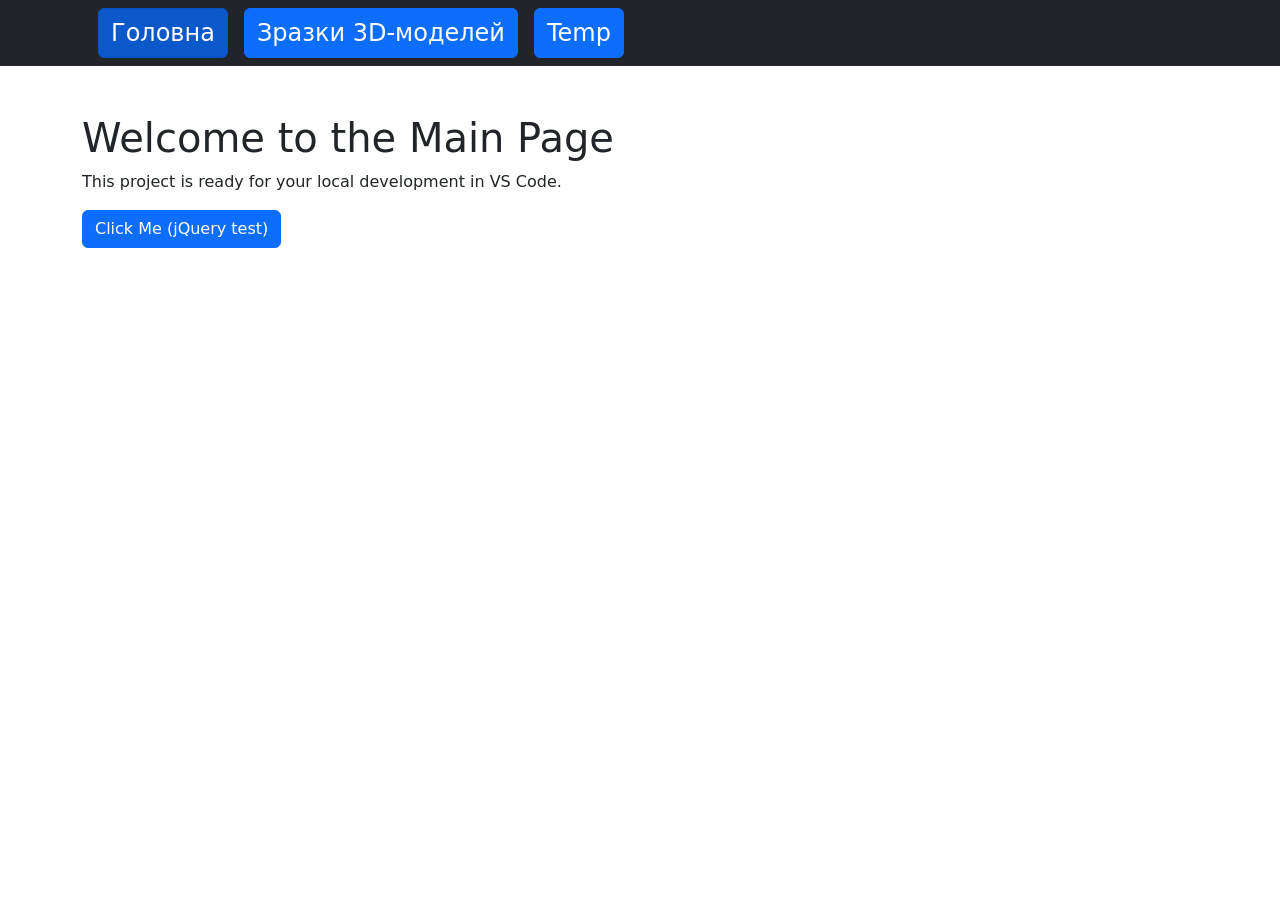
==== index.html @ b511f407 "before adding indicator" ====
<!DOCTYPE html>
<html lang="en">
<head>
    <meta charset="UTF-8">
    <meta name="viewport" content="width=device-width, initial-scale=1.0">
    <title>Головна</title>
    <link rel="stylesheet" href="css/bootstrap.min.css">
    <link rel="stylesheet" href="css/style.css">
</head>
<body>
    <div id="header-placeholder"></div>

    <div class="container mt-5">
        <h1>Welcome to the Main Page</h1>
        <p>This project is ready for your local development in VS Code.</p>
        <button id="clickMeBtn" class="btn btn-primary">Click Me (jQuery test)</button>
    </div>

    <script src="js/jquery.min.js"></script>
    <script src="js/bootstrap.bundle.min.js"></script>
    <script src="js/script.js"></script>
</body>
</html>
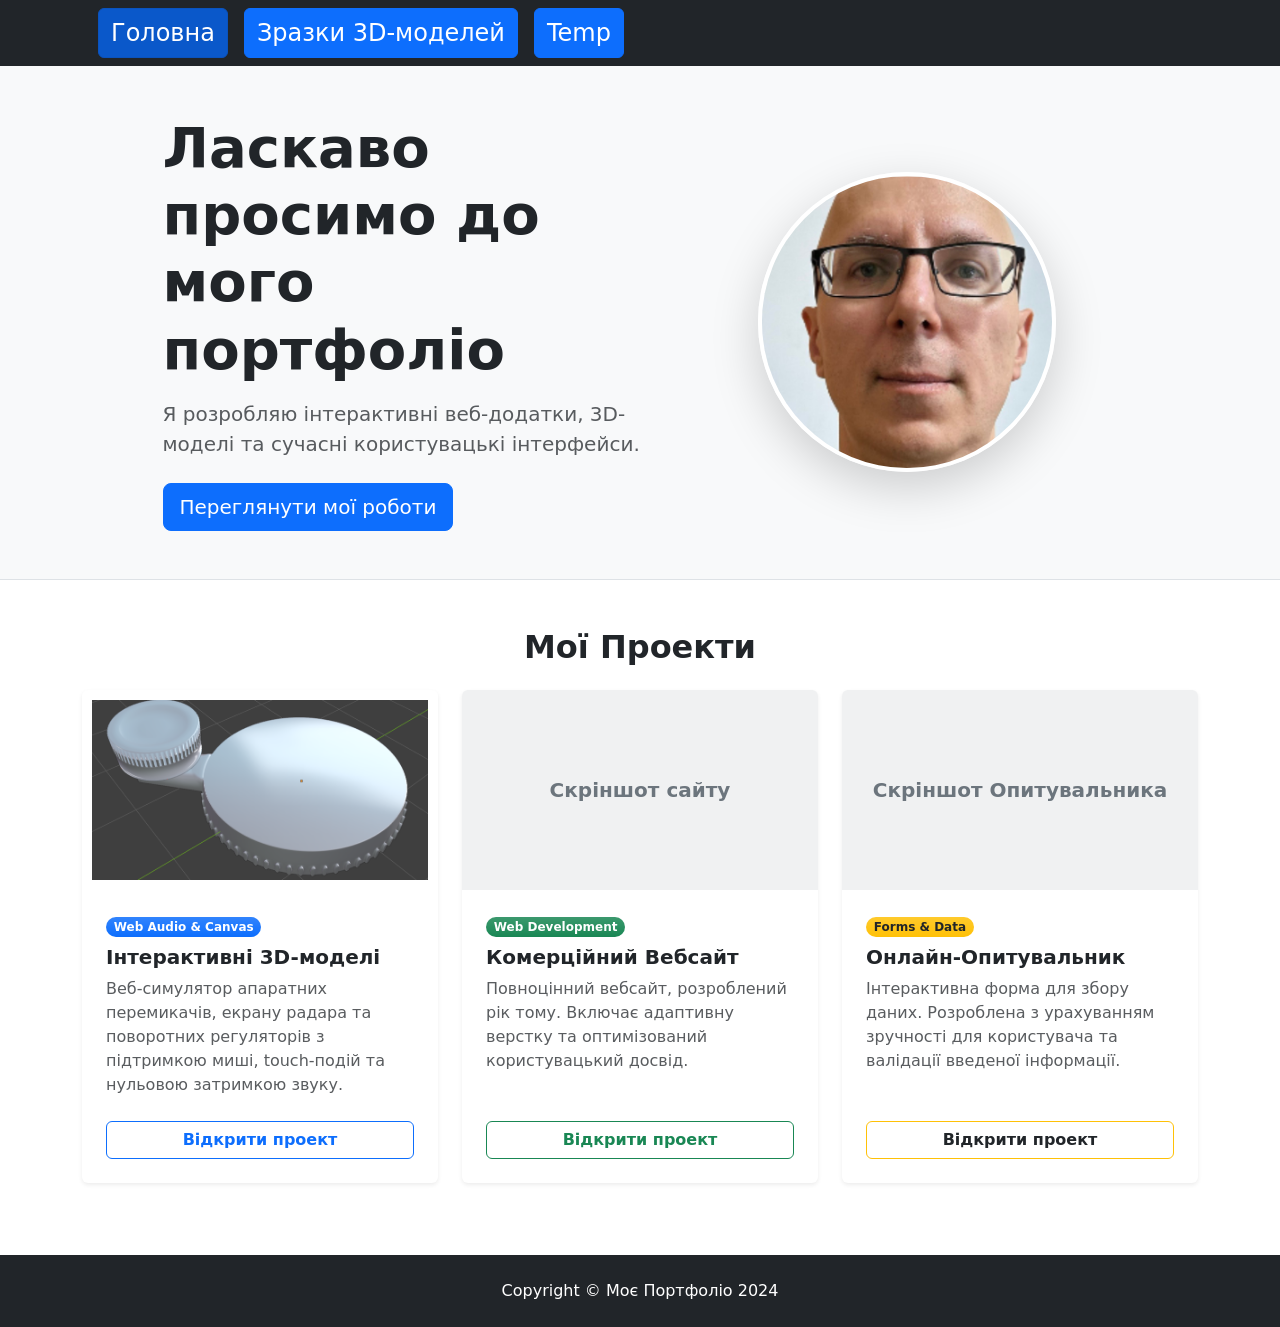
==== commit d5ac2dfa: "fixed js mistake (for missing 3D objects)" ====
--- a/index.html
+++ b/index.html
@@ -1,23 +1,106 @@
 <!DOCTYPE html>
-<html lang="en">
+<html lang="uk">
+
 <head>
     <meta charset="UTF-8">
     <meta name="viewport" content="width=device-width, initial-scale=1.0">
-    <title>Головна</title>
+    <title>Моє Портфоліо | Головна</title>
     <link rel="stylesheet" href="css/bootstrap.min.css">
     <link rel="stylesheet" href="css/style.css">
 </head>
+
 <body>
     <div id="header-placeholder"></div>
 
-    <div class="container mt-5">
-        <h1>Welcome to the Main Page</h1>
-        <p>This project is ready for your local development in VS Code.</p>
-        <button id="clickMeBtn" class="btn btn-primary">Click Me (jQuery test)</button>
-    </div>
+    <header class="py-5 bg-light border-bottom mb-5">
+        <div class="container px-5">
+            <div class="row align-items-center justify-content-center">
+                
+                <div class="col-lg-6 text-center text-lg-start mb-4 mb-lg-0">
+                    <h1 class="display-4 fw-bolder mb-3">Ласкаво просимо до мого портфоліо</h1>
+                    <p class="lead fw-normal text-muted mb-4">Я розробляю інтерактивні веб-додатки, 3D-моделі та сучасні користувацькі інтерфейси.</p>
+                    <a class="btn btn-primary btn-lg" href="#projects">Переглянути мої роботи</a>
+                </div>
+
+                <div class="col-lg-5 text-center">
+                    <img src="img/my_photo.jpg" alt="Моє фото" class="img-fluid rounded-circle shadow-lg border border-4 border-white" style="max-width: 300px; height: 300px; object-fit: cover;">
+                </div>
+
+            </div>
+        </div>
+    </header>
+
+    <section class="container mb-5" id="projects">
+        <h2 class="fw-bolder mb-4 text-center">Мої Проекти</h2>
+
+        <div class="row gx-4 justify-content-center">
+
+            <div class="col-lg-4 col-md-6 mb-4">
+                <div class="card h-100 shadow-sm border-0 hover-zoom">
+                    <img class="card-img-top" src="img/rotator_3d.png" alt="3D Models Preview"
+                        style="object-fit: cover; height: 200px; padding: 10px;">
+                    <div class="card-body p-4">
+                        <div class="badge bg-primary bg-gradient rounded-pill mb-2">Web Audio & Canvas</div>
+                        <h5 class="card-title fw-bold">Інтерактивні 3D-моделі</h5>
+                        <p class="card-text text-muted">Веб-симулятор апаратних перемикачів, екрану радара та поворотних
+                            регуляторів з підтримкою миші, touch-подій та нульовою затримкою звуку.</p>
+                    </div>
+                    <div class="card-footer p-4 pt-0 bg-transparent border-top-0 text-center">
+                        <a class="btn btn-outline-primary w-100 fw-bold" href="3d.html">Відкрити проект</a>
+                    </div>
+                </div>
+            </div>
+
+            <div class="col-lg-4 col-md-6 mb-4">
+                <div class="card h-100 shadow-sm border-0 hover-zoom">
+                    <div class="bg-secondary bg-opacity-10 rounded-top d-flex align-items-center justify-content-center"
+                        style="height: 200px;">
+                        <span class="text-secondary fw-bold fs-5">Скріншот сайту</span>
+                    </div>
+                    <div class="card-body p-4">
+                        <div class="badge bg-success bg-gradient rounded-pill mb-2">Web Development</div>
+                        <h5 class="card-title fw-bold">Комерційний Вебсайт</h5>
+                        <p class="card-text text-muted">Повноцінний вебсайт, розроблений рік тому. Включає адаптивну
+                            верстку та оптимізований користувацький досвід.</p>
+                    </div>
+                    <div class="card-footer p-4 pt-0 bg-transparent border-top-0 text-center">
+                        <a class="btn btn-outline-success w-100 fw-bold" href="https://your-old-website-link.com"
+                            target="_blank">Відкрити проект</a>
+                    </div>
+                </div>
+            </div>
+
+            <div class="col-lg-4 col-md-6 mb-4">
+                <div class="card h-100 shadow-sm border-0 hover-zoom">
+                    <div class="bg-secondary bg-opacity-10 rounded-top d-flex align-items-center justify-content-center"
+                        style="height: 200px;">
+                        <span class="text-secondary fw-bold fs-5">Скріншот Опитувальника</span>
+                    </div>
+                    <div class="card-body p-4">
+                        <div class="badge bg-warning text-dark bg-gradient rounded-pill mb-2">Forms & Data</div>
+                        <h5 class="card-title fw-bold">Онлайн-Опитувальник</h5>
+                        <p class="card-text text-muted">Інтерактивна форма для збору даних. Розроблена з урахуванням
+                            зручності для користувача та валідації введеної інформації.</p>
+                    </div>
+                    <div class="card-footer p-4 pt-0 bg-transparent border-top-0 text-center">
+                        <a class="btn btn-outline-warning text-dark w-100 fw-bold"
+                            href="https://your-questionnaire-link.com" target="_blank">Відкрити проект</a>
+                    </div>
+                </div>
+            </div>
+
+        </div>
+    </section>
+
+    <footer class="py-4 bg-dark mt-auto">
+        <div class="container px-5">
+            <p class="m-0 text-center text-white">Copyright &copy; Моє Портфоліо 2024</p>
+        </div>
+    </footer>
 
     <script src="js/jquery.min.js"></script>
     <script src="js/bootstrap.bundle.min.js"></script>
     <script src="js/script.js"></script>
 </body>
+
 </html>
--- a/css/style.css
+++ b/css/style.css
@@ -0,0 +1,76 @@
+/* 1. The container acts as the anchor point */
+.ppi-container {
+    position: relative;
+    display: inline-block;
+    /* Keeps the container tightly wrapped around the image */
+    width: 100%;
+}
+
+/* 2. The background image */
+.ppi-bg {
+    display: block;
+    width: 100%;
+    height: auto;
+}
+
+/* 3. The canvas is stretched to perfectly cover the container */
+.ppi-canvas {
+    position: absolute;
+    top: 0;
+    left: 0;
+    width: 100%;
+    height: 100%;
+    /* This allows mouse clicks to pass right through the canvas if you need to click the image below */
+    pointer-events: none;
+}
+/* 1. The container acts as the anchor point */
+
+
+/* 2. The rotator */
+/* Застосовуємо до самого контейнера, а не до зображення */
+#model1-btn {
+    touch-action: none; 
+    cursor: grab;
+    display: inline-block; 
+}
+
+#model1-btn img {
+    transform-origin: 50% 50%; 
+    user-select: none; 
+    -webkit-user-drag: none;
+    /* REMOVED pointer-events: none; from here! */
+}
+
+#model1-btn.dragging {
+    cursor: grabbing !important;
+}
+/* 2. The rotator */
+
+
+/* Smoothly scales the image up and enhances the shadow on hover */
+.hover-zoom {
+    transition: transform 0.3s ease-in-out, box-shadow 0.3s ease-in-out;
+    /* Optional: changes cursor so the user knows they are interacting with it */
+    cursor: crosshair; 
+}
+
+.hover-zoom:hover {
+    transform: scale(1.05); /* Increases size by 5% */
+    box-shadow: 0 10px 20px rgba(0,0,0,0.2) !important; /* Deepens the shadow */
+}
+
+
+/* Smoothly scales the element up and enhances the shadow on hover */
+.hover-zoom {
+    transition: transform 0.3s ease-in-out, box-shadow 0.3s ease-in-out;
+}
+
+.hover-zoom:hover {
+    transform: translateY(-5px) scale(1.02); /* Lifts the card up slightly instead of just zooming */
+    box-shadow: 0 15px 25px rgba(0,0,0,0.15) !important;
+}
+
+/* We only want the crosshair on images inside the 3d page, not on these portfolio cards */
+.hover-zoom img {
+    cursor: crosshair;
+}
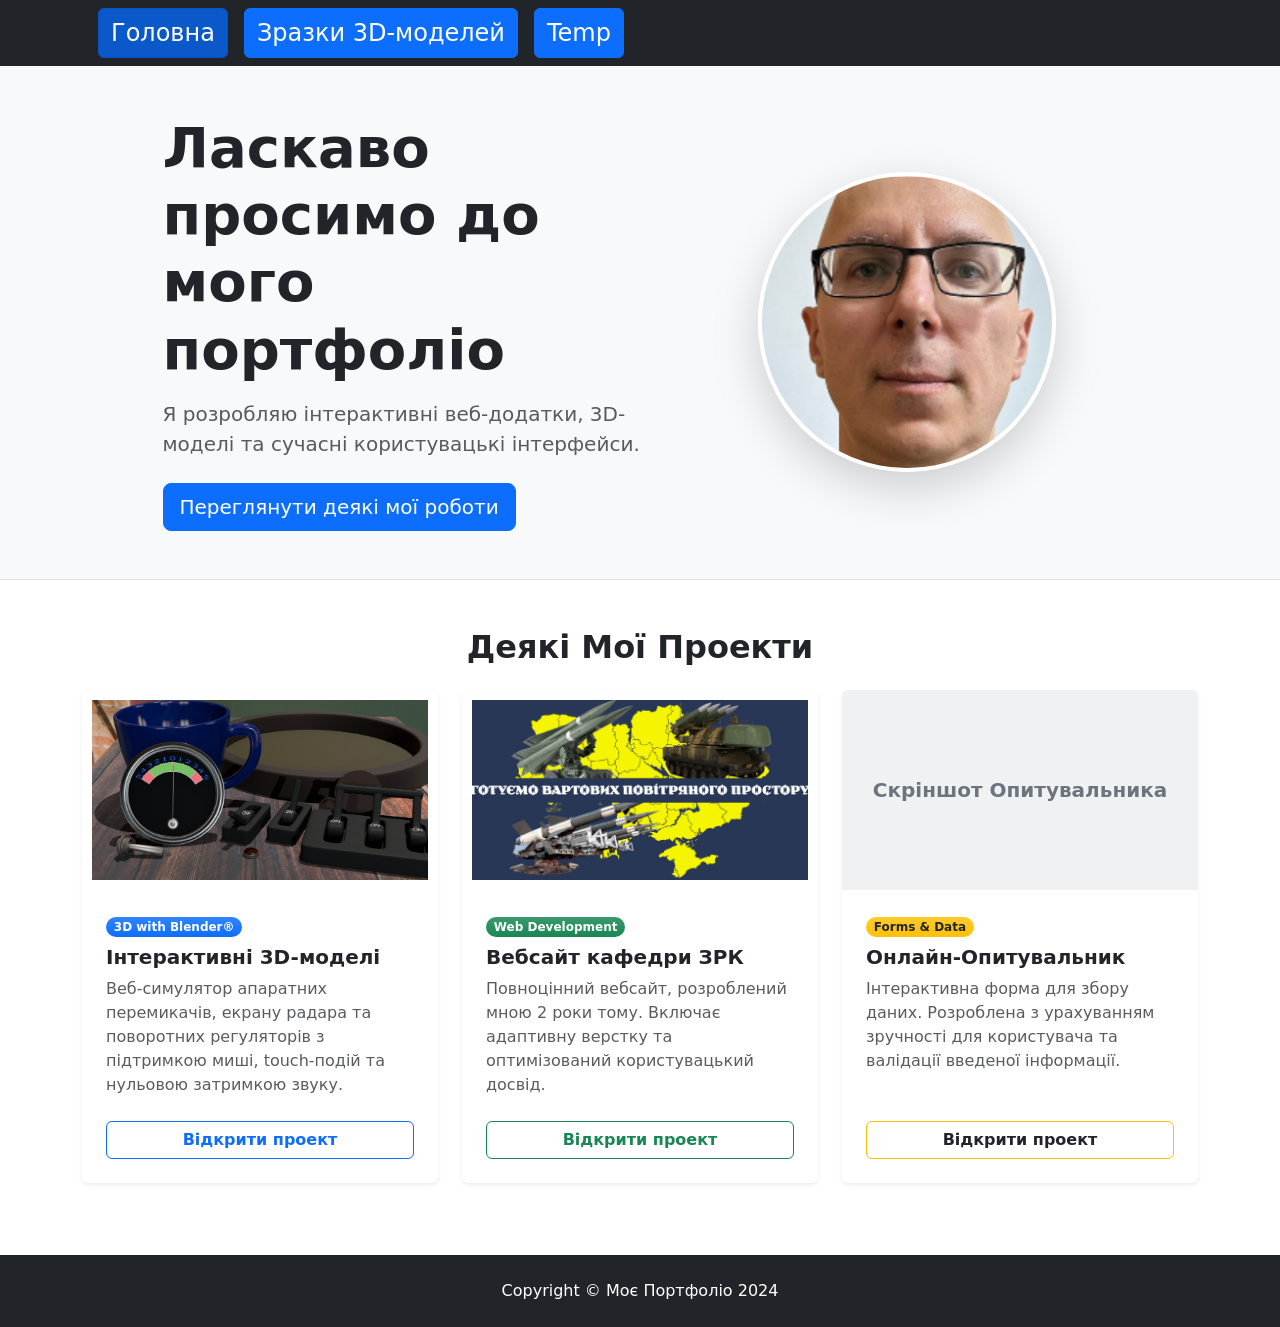
==== commit bf427e80: "link to website" ====
--- a/index.html
+++ b/index.html
@@ -19,7 +19,7 @@
                 <div class="col-lg-6 text-center text-lg-start mb-4 mb-lg-0">
                     <h1 class="display-4 fw-bolder mb-3">Ласкаво просимо до мого портфоліо</h1>
                     <p class="lead fw-normal text-muted mb-4">Я розробляю інтерактивні веб-додатки, 3D-моделі та сучасні користувацькі інтерфейси.</p>
-                    <a class="btn btn-primary btn-lg" href="#projects">Переглянути мої роботи</a>
+                    <a class="btn btn-primary btn-lg" href="#projects">Переглянути деякі мої роботи</a>
                 </div>
 
                 <div class="col-lg-5 text-center">
@@ -31,16 +31,16 @@
     </header>
 
     <section class="container mb-5" id="projects">
-        <h2 class="fw-bolder mb-4 text-center">Мої Проекти</h2>
+        <h2 class="fw-bolder mb-4 text-center">Деякі Мої Проекти</h2>
 
         <div class="row gx-4 justify-content-center">
 
             <div class="col-lg-4 col-md-6 mb-4">
                 <div class="card h-100 shadow-sm border-0 hover-zoom">
-                    <img class="card-img-top" src="img/rotator_3d.png" alt="3D Models Preview"
+                    <img class="card-img-top" src="img/table.png" alt="3D Models Preview"
                         style="object-fit: cover; height: 200px; padding: 10px;">
                     <div class="card-body p-4">
-                        <div class="badge bg-primary bg-gradient rounded-pill mb-2">Web Audio & Canvas</div>
+                        <div class="badge bg-primary bg-gradient rounded-pill mb-2">3D with Blender&reg;</div>
                         <h5 class="card-title fw-bold">Інтерактивні 3D-моделі</h5>
                         <p class="card-text text-muted">Веб-симулятор апаратних перемикачів, екрану радара та поворотних
                             регуляторів з підтримкою миші, touch-подій та нульовою затримкою звуку.</p>
@@ -53,18 +53,17 @@
 
             <div class="col-lg-4 col-md-6 mb-4">
                 <div class="card h-100 shadow-sm border-0 hover-zoom">
-                    <div class="bg-secondary bg-opacity-10 rounded-top d-flex align-items-center justify-content-center"
-                        style="height: 200px;">
-                        <span class="text-secondary fw-bold fs-5">Скріншот сайту</span>
-                    </div>
+                    <img class="card-img-top" src="img/ws_screen.jpg" alt="3D Models Preview"
+                        style="object-fit: cover; height: 200px; padding: 10px;">
+                    
                     <div class="card-body p-4">
                         <div class="badge bg-success bg-gradient rounded-pill mb-2">Web Development</div>
-                        <h5 class="card-title fw-bold">Комерційний Вебсайт</h5>
-                        <p class="card-text text-muted">Повноцінний вебсайт, розроблений рік тому. Включає адаптивну
+                        <h5 class="card-title fw-bold">Вебсайт кафедри ЗРК</h5>
+                        <p class="card-text text-muted">Повноцінний вебсайт, розроблений мною 2 роки тому. Включає адаптивну
                             верстку та оптимізований користувацький досвід.</p>
                     </div>
                     <div class="card-footer p-4 pt-0 bg-transparent border-top-0 text-center">
-                        <a class="btn btn-outline-success w-100 fw-bold" href="https://your-old-website-link.com"
+                        <a class="btn btn-outline-success w-100 fw-bold" href="https://alexbor1976.github.io/website/main"
                             target="_blank">Відкрити проект</a>
                     </div>
                 </div>
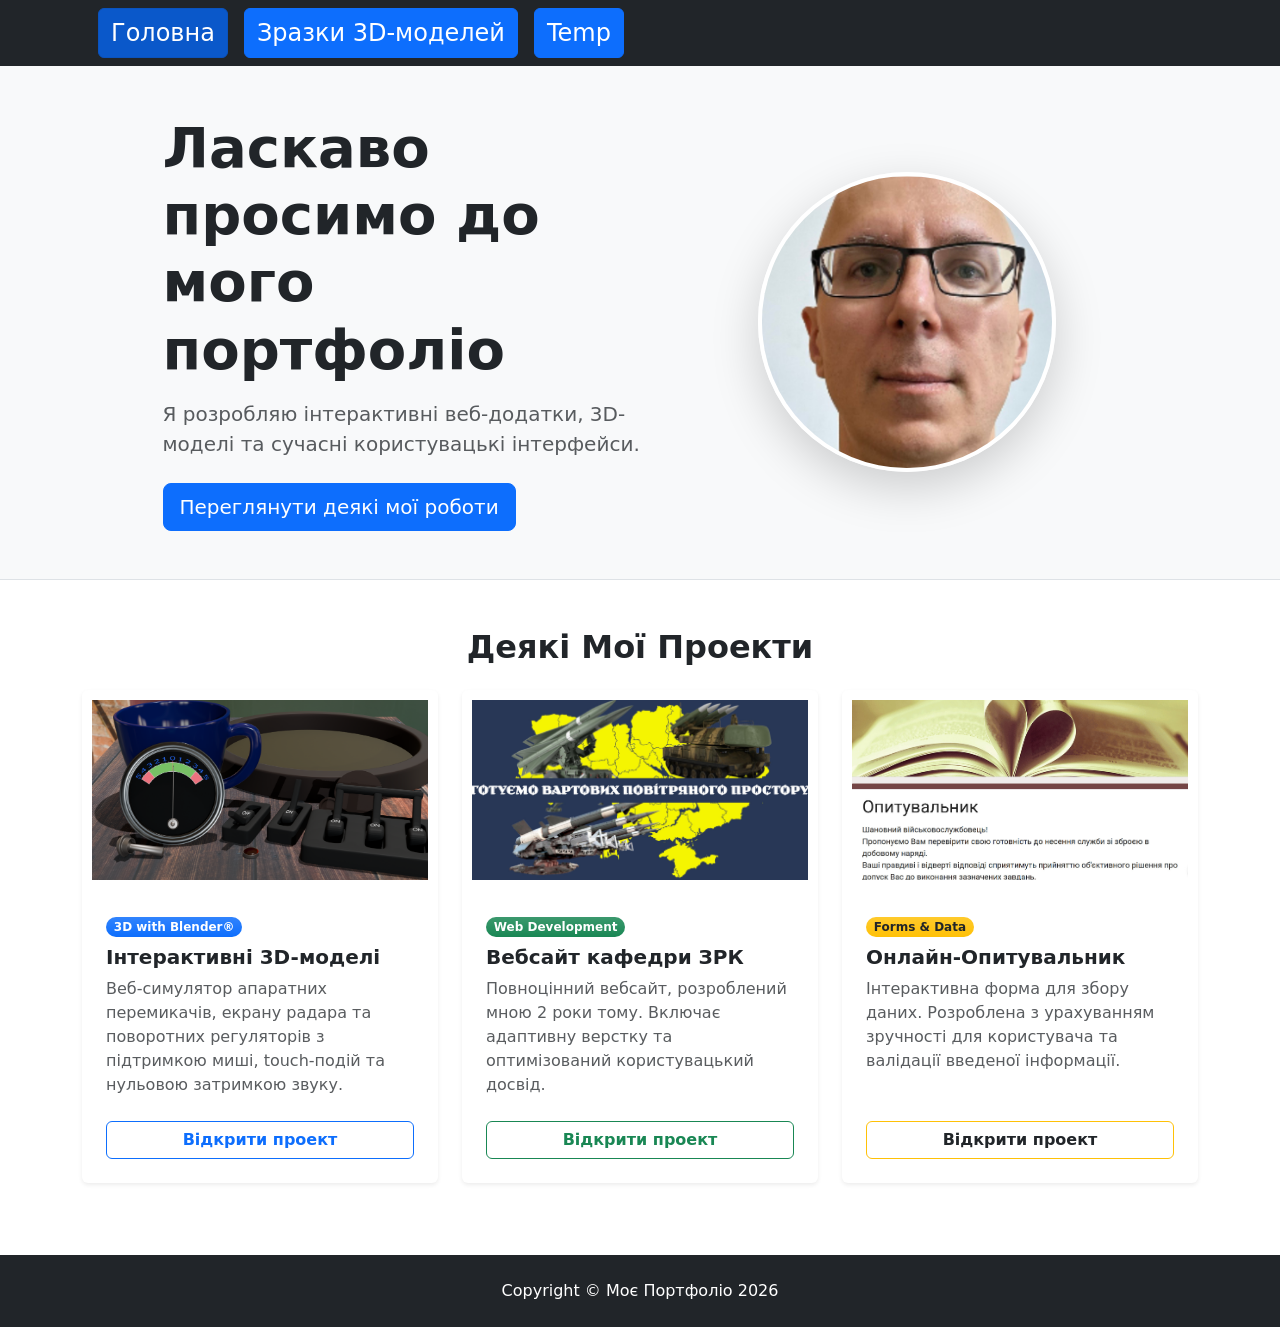
==== commit b145bd67: "main page" ====
--- a/index.html
+++ b/index.html
@@ -71,10 +71,9 @@
 
             <div class="col-lg-4 col-md-6 mb-4">
                 <div class="card h-100 shadow-sm border-0 hover-zoom">
-                    <div class="bg-secondary bg-opacity-10 rounded-top d-flex align-items-center justify-content-center"
-                        style="height: 200px;">
-                        <span class="text-secondary fw-bold fs-5">Скріншот Опитувальника</span>
-                    </div>
+                    <img class="card-img-top" src="img/form.jpg" alt="3D Models Preview"
+                        style="object-fit: cover; height: 200px; padding: 10px;">
+
                     <div class="card-body p-4">
                         <div class="badge bg-warning text-dark bg-gradient rounded-pill mb-2">Forms & Data</div>
                         <h5 class="card-title fw-bold">Онлайн-Опитувальник</h5>
@@ -83,7 +82,7 @@
                     </div>
                     <div class="card-footer p-4 pt-0 bg-transparent border-top-0 text-center">
                         <a class="btn btn-outline-warning text-dark w-100 fw-bold"
-                            href="https://your-questionnaire-link.com" target="_blank">Відкрити проект</a>
+                            href="https://docs.google.com/forms/d/e/1FAIpQLSf2XAPuwVt0_eKbv8Xhv36X7ZylHS2wWZ5y8l40bC7ZXb7OAQ/viewform" target="_blank">Відкрити проект</a>
                     </div>
                 </div>
             </div>
@@ -93,7 +92,7 @@
 
     <footer class="py-4 bg-dark mt-auto">
         <div class="container px-5">
-            <p class="m-0 text-center text-white">Copyright &copy; Моє Портфоліо 2024</p>
+            <p class="m-0 text-center text-white">Copyright &copy; Моє Портфоліо 2026</p>
         </div>
     </footer>
 
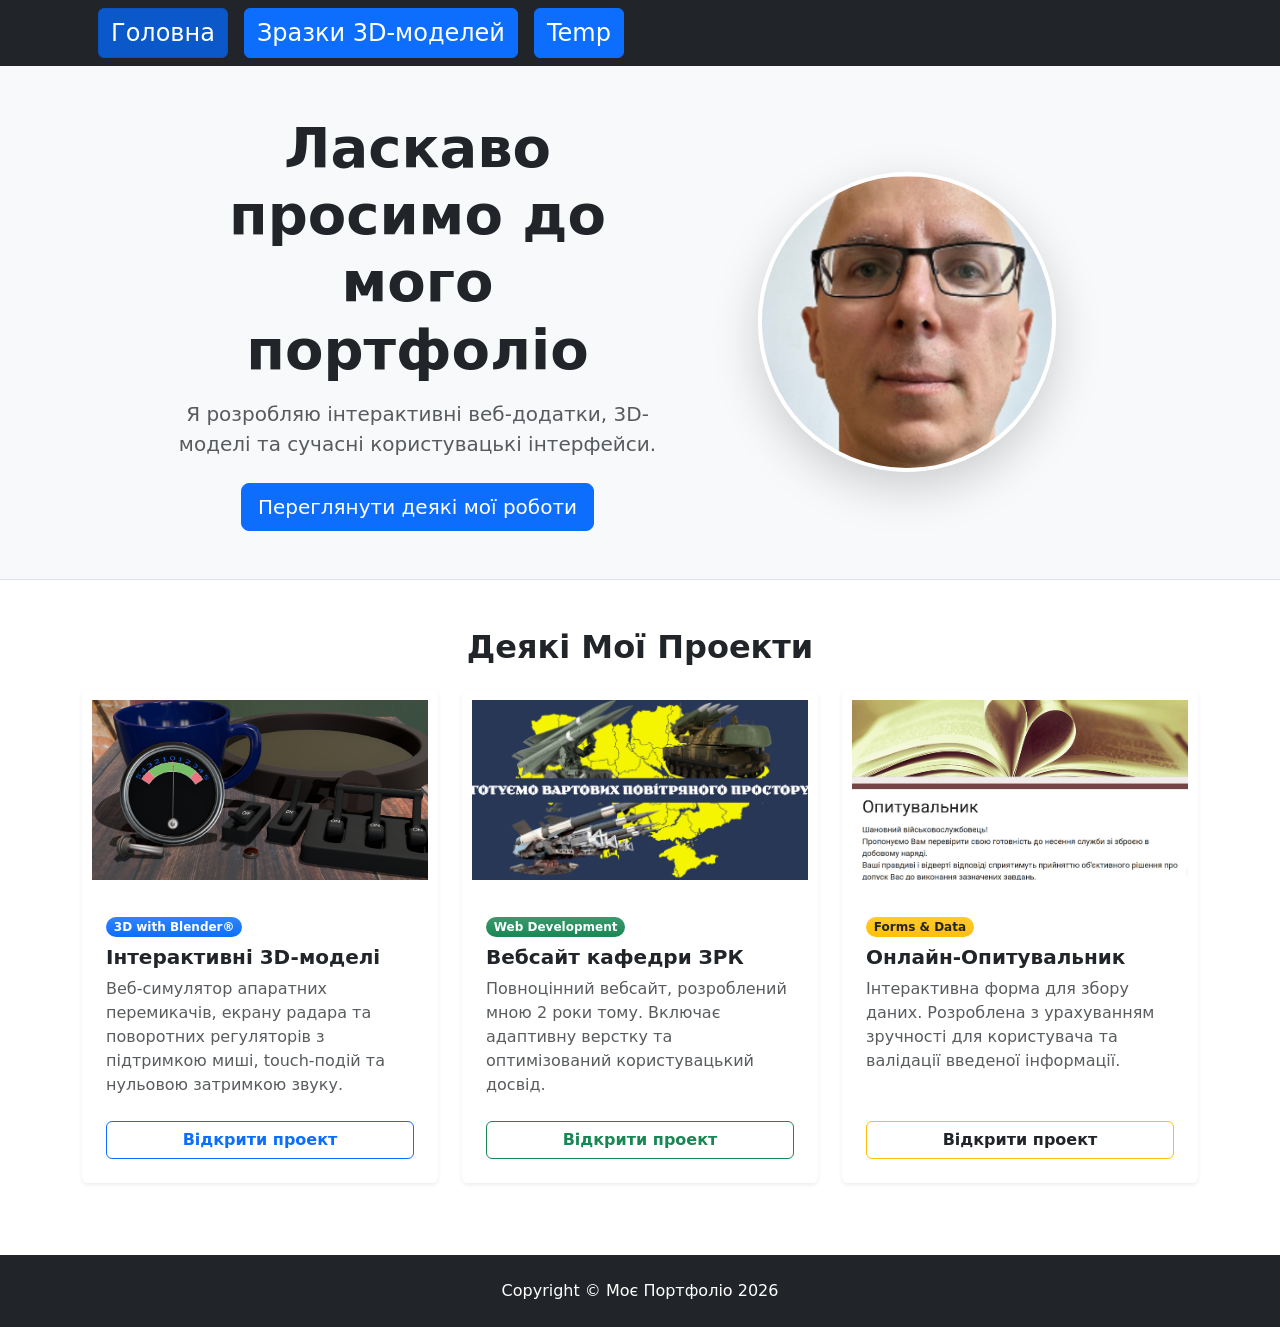
==== commit 350101e2: "centering main page" ====
--- a/index.html
+++ b/index.html
@@ -15,15 +15,18 @@
     <header class="py-5 bg-light border-bottom mb-5">
         <div class="container px-5">
             <div class="row align-items-center justify-content-center">
-                
-                <div class="col-lg-6 text-center text-lg-start mb-4 mb-lg-0">
+
+                <div class="col-lg-6 text-center mb-4 mb-lg-0">
                     <h1 class="display-4 fw-bolder mb-3">Ласкаво просимо до мого портфоліо</h1>
-                    <p class="lead fw-normal text-muted mb-4">Я розробляю інтерактивні веб-додатки, 3D-моделі та сучасні користувацькі інтерфейси.</p>
+                    <p class="lead fw-normal text-muted mb-4">Я розробляю інтерактивні веб-додатки, 3D-моделі та сучасні
+                        користувацькі інтерфейси.</p>
                     <a class="btn btn-primary btn-lg" href="#projects">Переглянути деякі мої роботи</a>
                 </div>
 
                 <div class="col-lg-5 text-center">
-                    <img src="img/my_photo.jpg" alt="Моє фото" class="img-fluid rounded-circle shadow-lg border border-4 border-white" style="max-width: 300px; height: 300px; object-fit: cover;">
+                    <img src="img/my_photo.jpg" alt="Моє фото"
+                        class="img-fluid rounded-circle shadow-lg border border-4 border-white d-block mx-auto"
+                        style="max-width: 300px; height: 300px; object-fit: cover;">
                 </div>
 
             </div>
@@ -55,16 +58,17 @@
                 <div class="card h-100 shadow-sm border-0 hover-zoom">
                     <img class="card-img-top" src="img/ws_screen.jpg" alt="3D Models Preview"
                         style="object-fit: cover; height: 200px; padding: 10px;">
-                    
+
                     <div class="card-body p-4">
                         <div class="badge bg-success bg-gradient rounded-pill mb-2">Web Development</div>
                         <h5 class="card-title fw-bold">Вебсайт кафедри ЗРК</h5>
-                        <p class="card-text text-muted">Повноцінний вебсайт, розроблений мною 2 роки тому. Включає адаптивну
+                        <p class="card-text text-muted">Повноцінний вебсайт, розроблений мною 2 роки тому. Включає
+                            адаптивну
                             верстку та оптимізований користувацький досвід.</p>
                     </div>
                     <div class="card-footer p-4 pt-0 bg-transparent border-top-0 text-center">
-                        <a class="btn btn-outline-success w-100 fw-bold" href="https://alexbor1976.github.io/website/main"
-                            target="_blank">Відкрити проект</a>
+                        <a class="btn btn-outline-success w-100 fw-bold"
+                            href="https://alexbor1976.github.io/website/main" target="_blank">Відкрити проект</a>
                     </div>
                 </div>
             </div>
@@ -82,7 +86,8 @@
                     </div>
                     <div class="card-footer p-4 pt-0 bg-transparent border-top-0 text-center">
                         <a class="btn btn-outline-warning text-dark w-100 fw-bold"
-                            href="https://docs.google.com/forms/d/e/1FAIpQLSf2XAPuwVt0_eKbv8Xhv36X7ZylHS2wWZ5y8l40bC7ZXb7OAQ/viewform" target="_blank">Відкрити проект</a>
+                            href="https://docs.google.com/forms/d/e/1FAIpQLSf2XAPuwVt0_eKbv8Xhv36X7ZylHS2wWZ5y8l40bC7ZXb7OAQ/viewform"
+                            target="_blank">Відкрити проект</a>
                     </div>
                 </div>
             </div>
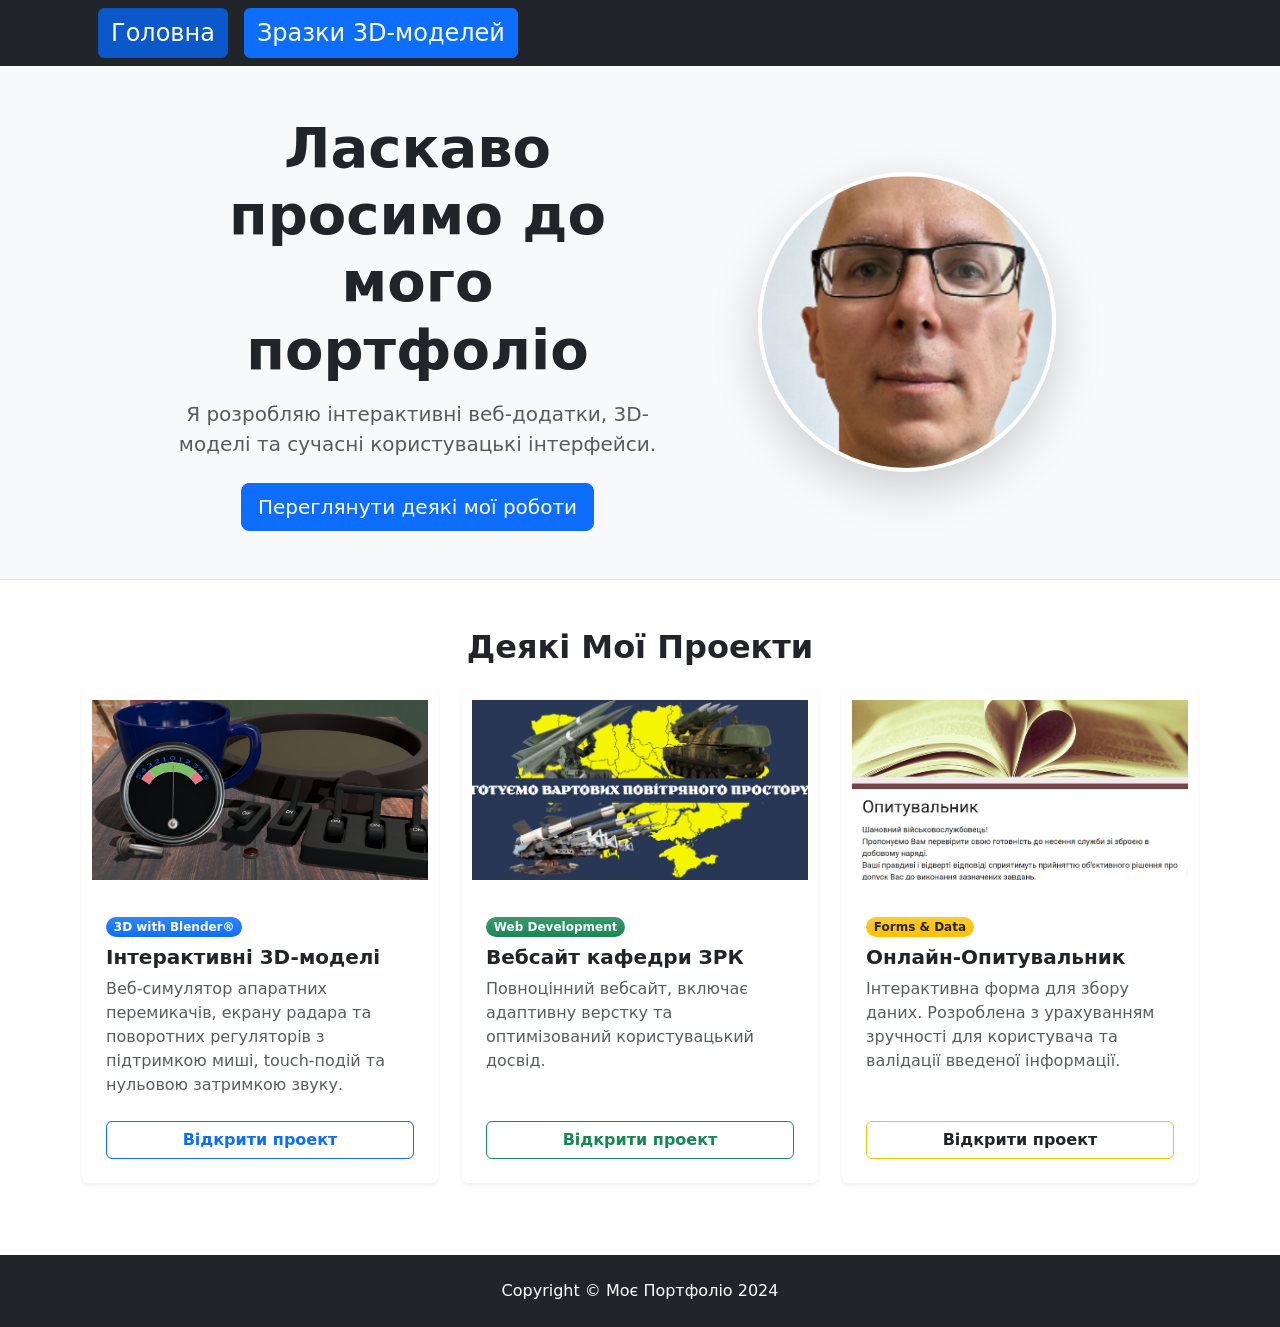
==== commit 51ab2f0f: "copyrights" ====
--- a/index.html
+++ b/index.html
@@ -62,8 +62,7 @@
                     <div class="card-body p-4">
                         <div class="badge bg-success bg-gradient rounded-pill mb-2">Web Development</div>
                         <h5 class="card-title fw-bold">Вебсайт кафедри ЗРК</h5>
-                        <p class="card-text text-muted">Повноцінний вебсайт, розроблений мною 2 роки тому. Включає
-                            адаптивну
+                        <p class="card-text text-muted">Повноцінний вебсайт, включає адаптивну
                             верстку та оптимізований користувацький досвід.</p>
                     </div>
                     <div class="card-footer p-4 pt-0 bg-transparent border-top-0 text-center">
@@ -97,7 +96,7 @@
 
     <footer class="py-4 bg-dark mt-auto">
         <div class="container px-5">
-            <p class="m-0 text-center text-white">Copyright &copy; Моє Портфоліо 2026</p>
+            <p class="m-0 text-center text-white">Copyright &copy; Моє Портфоліо 2024</p>
         </div>
     </footer>
 
--- a/css/style.css
+++ b/css/style.css
@@ -73,4 +73,16 @@
 /* We only want the crosshair on images inside the 3d page, not on these portfolio cards */
 .hover-zoom img {
     cursor: crosshair;
+}
+
+/* Change the hamburger menu bars to Bootstrap's Primary Blue */
+.navbar-dark .navbar-toggler-icon {
+    background-image: url("data:image/svg+xml,%3csvg xmlns='http://www.w3.org/2000/svg' viewBox='0 0 30 30'%3e%3cpath stroke='%230d6efd' stroke-linecap='round' stroke-miterlimit='10' stroke-width='2.5' d='M4 7h22M4 15h22M4 23h22'/%3e%3c/svg%3e") !important;
+}
+
+/* Make the border of the toggle button match the blue bars */
+.navbar-dark .navbar-toggler {
+    border-color: #0d6efd !important;
+    /* Optional: adds a subtle blue glow when clicked */
+    box-shadow: 0 0 10px rgba(13, 110, 253, 0.25); 
 }
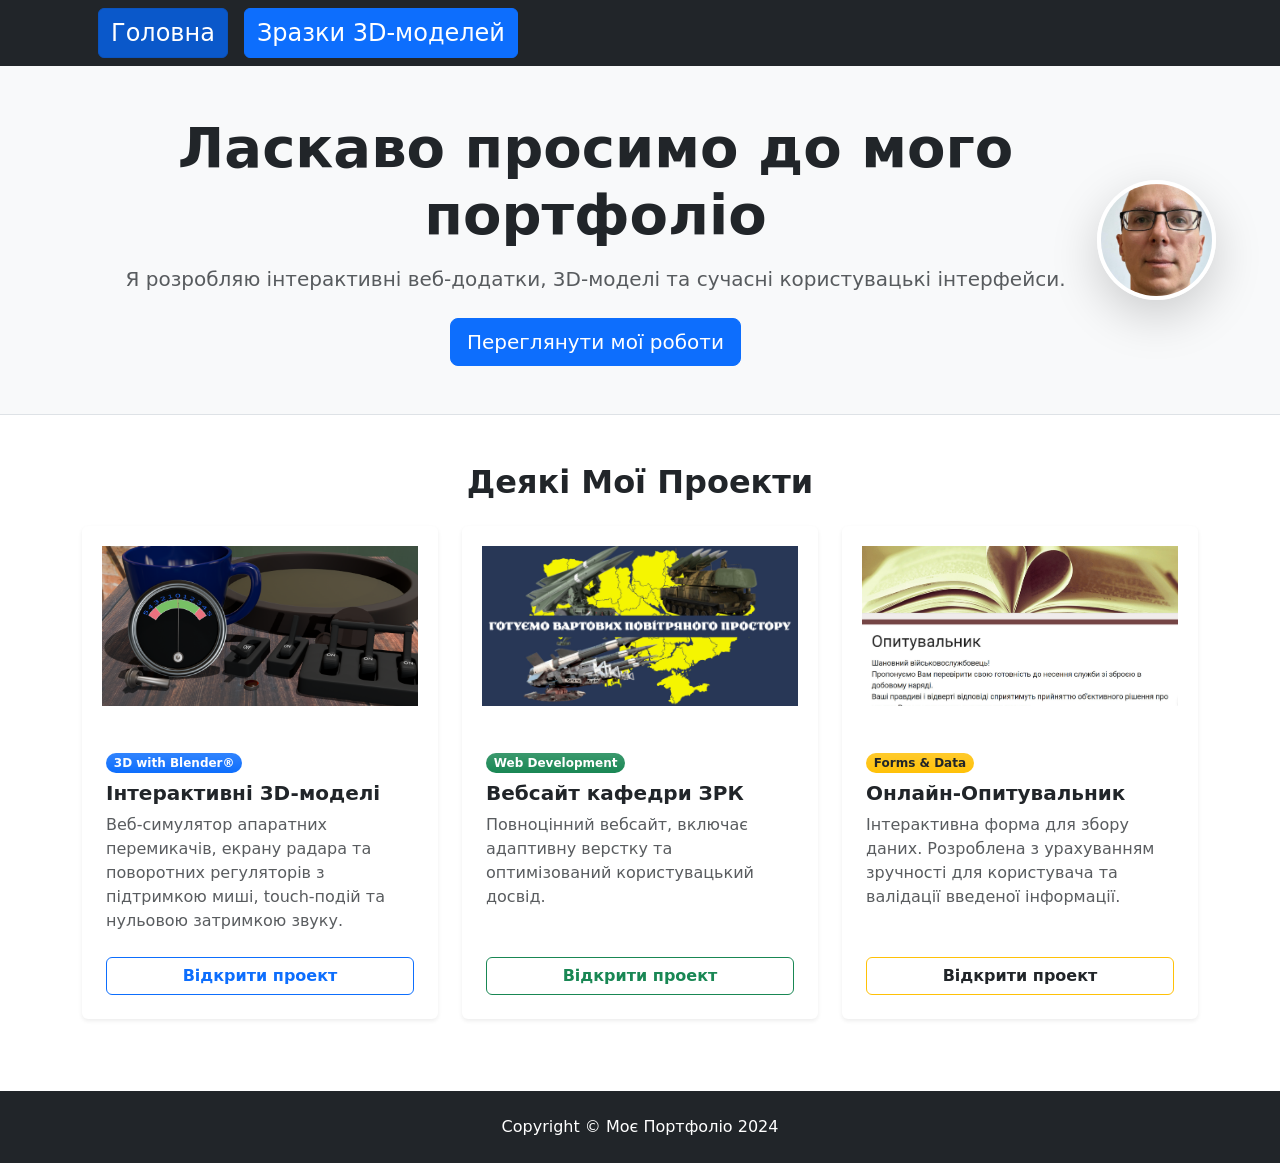
==== commit 8a842b67: "main page fixed" ====
--- a/index.html
+++ b/index.html
@@ -16,17 +16,17 @@
         <div class="container px-5">
             <div class="row align-items-center justify-content-center">
 
-                <div class="col-lg-6 text-center mb-4 mb-lg-0">
+                <div class="col-lg-11 text-center mb-4 mb-lg-0">
                     <h1 class="display-4 fw-bolder mb-3">Ласкаво просимо до мого портфоліо</h1>
                     <p class="lead fw-normal text-muted mb-4">Я розробляю інтерактивні веб-додатки, 3D-моделі та сучасні
                         користувацькі інтерфейси.</p>
-                    <a class="btn btn-primary btn-lg" href="#projects">Переглянути деякі мої роботи</a>
+                    <a class="btn btn-primary btn-lg" href="#projects">Переглянути мої роботи</a>
                 </div>
 
-                <div class="col-lg-5 text-center">
+                <div class="col-lg-1 text-center">
                     <img src="img/my_photo.jpg" alt="Моє фото"
                         class="img-fluid rounded-circle shadow-lg border border-4 border-white d-block mx-auto"
-                        style="max-width: 300px; height: 300px; object-fit: cover;">
+                        style="max-width: 120px; height: 120px; object-fit: cover;">
                 </div>
 
             </div>
@@ -41,7 +41,7 @@
             <div class="col-lg-4 col-md-6 mb-4">
                 <div class="card h-100 shadow-sm border-0 hover-zoom">
                     <img class="card-img-top" src="img/table.png" alt="3D Models Preview"
-                        style="object-fit: cover; height: 200px; padding: 10px;">
+                        style="object-fit: cover; height: 200px; padding: 20px;">
                     <div class="card-body p-4">
                         <div class="badge bg-primary bg-gradient rounded-pill mb-2">3D with Blender&reg;</div>
                         <h5 class="card-title fw-bold">Інтерактивні 3D-моделі</h5>
@@ -57,7 +57,7 @@
             <div class="col-lg-4 col-md-6 mb-4">
                 <div class="card h-100 shadow-sm border-0 hover-zoom">
                     <img class="card-img-top" src="img/ws_screen.jpg" alt="3D Models Preview"
-                        style="object-fit: cover; height: 200px; padding: 10px;">
+                        style="object-fit: cover; height: 200px; padding: 20px;">
 
                     <div class="card-body p-4">
                         <div class="badge bg-success bg-gradient rounded-pill mb-2">Web Development</div>
@@ -75,7 +75,7 @@
             <div class="col-lg-4 col-md-6 mb-4">
                 <div class="card h-100 shadow-sm border-0 hover-zoom">
                     <img class="card-img-top" src="img/form.jpg" alt="3D Models Preview"
-                        style="object-fit: cover; height: 200px; padding: 10px;">
+                        style="object-fit: cover; height: 200px; padding: 20px;">
 
                     <div class="card-body p-4">
                         <div class="badge bg-warning text-dark bg-gradient rounded-pill mb-2">Forms & Data</div>
